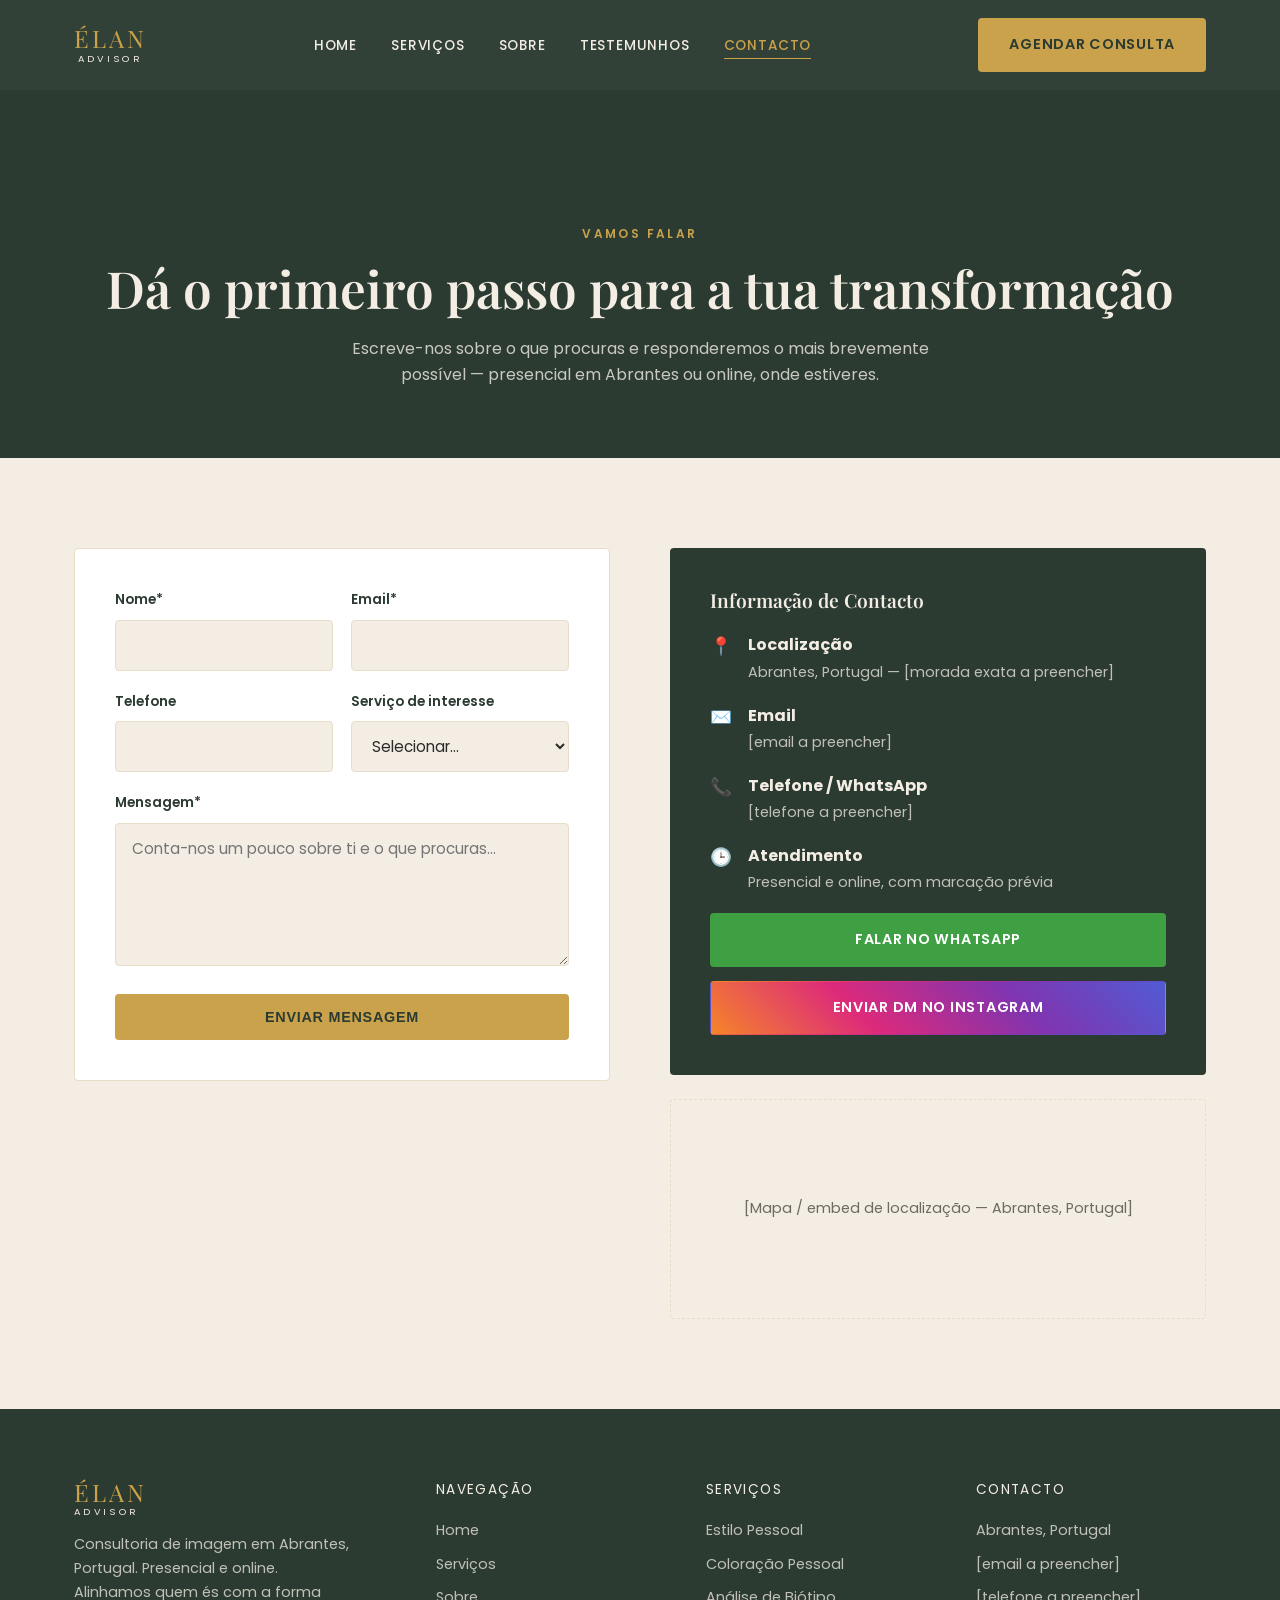
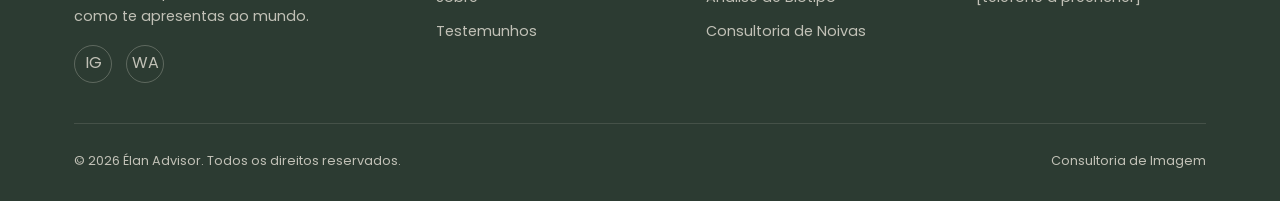
==== contacto.html @ 3989d40a "Add files via upload" ====
<!DOCTYPE html>
<html lang="pt">
<head>
  <meta charset="UTF-8">
  <meta name="viewport" content="width=device-width, initial-scale=1.0">
  <title>Contacto | Élan Advisor</title>
  <meta name="description" content="Contacta a Élan Advisor para agendar a tua consultoria de imagem. Presencial em Abrantes ou online, por formulário, WhatsApp ou Instagram.">
  <link rel="preconnect" href="https://fonts.googleapis.com">
  <link href="https://fonts.googleapis.com/css2?family=Playfair+Display:wght@500;600;700&family=Poppins:wght@300;400;500;600;700&display=swap" rel="stylesheet">
  <link rel="stylesheet" href="css/style.css">
</head>
<body>

  <header class="site-header">
    <div class="container header-inner">
      <a href="index.html" class="logo">
        <span class="logo-main">ÉLAN</span>
        <span class="logo-sub">Advisor</span>
      </a>

      <nav>
        <ul class="nav-list" id="navList">
          <li><a href="index.html">Home</a></li>
          <li><a href="servicos.html">Serviços</a></li>
          <li><a href="sobre.html">Sobre</a></li>
          <li><a href="testemunhos.html">Testemunhos</a></li>
          <li><a href="contacto.html" class="active">Contacto</a></li>
        </ul>
      </nav>

      <a href="#formulario" class="btn btn-primary nav-cta">Agendar Consulta</a>

      <button class="nav-toggle" id="navToggle" aria-label="Abrir menu">
        <span></span><span></span><span></span>
      </button>
    </div>
  </header>

  <main>

    <section class="page-hero">
      <div class="container">
        <span class="section-label">Vamos Falar</span>
        <h1>Dá o primeiro passo para a tua transformação</h1>
        <p>Escreve-nos sobre o que procuras e responderemos o mais brevemente possível — presencial em Abrantes ou online, onde estiveres.</p>
      </div>
    </section>

    <section class="section-cream" id="formulario">
      <div class="container">
        <div class="contact-layout">

          <div>
            <div class="form-success" id="formSuccess">
              Obrigado pela tua mensagem! Entraremos em contacto brevemente. 💛
            </div>

            <form
              name="contact"
              method="POST"
              data-netlify="true"
              netlify-honeypot="bot-field"
              class="contact-form reveal"
              id="contactForm"
              action="/contacto.html?success=true"
            >
              <input type="hidden" name="form-name" value="contact">
              <p style="display:none;">
                <label>Não preencher se és humana: <input name="bot-field"></label>
              </p>

              <div class="form-row">
                <div class="form-group" id="group-nome">
                  <label for="nome">Nome*</label>
                  <input type="text" id="nome" name="nome" required>
                  <span class="form-error-text">Por favor indica o teu nome.</span>
                </div>
                <div class="form-group" id="group-email">
                  <label for="email">Email*</label>
                  <input type="email" id="email" name="email" required>
                  <span class="form-error-text">Por favor indica um email válido.</span>
                </div>
              </div>

              <div class="form-row">
                <div class="form-group" id="group-telefone">
                  <label for="telefone">Telefone</label>
                  <input type="tel" id="telefone" name="telefone">
                </div>
                <div class="form-group" id="group-servico">
                  <label for="servico">Serviço de interesse</label>
                  <select id="servico" name="servico">
                    <option value="">Selecionar...</option>
                    <option value="Estilo Pessoal">Estilo Pessoal</option>
                    <option value="Coloração Pessoal">Coloração Pessoal</option>
                    <option value="Análise de Biótipo">Análise de Biótipo</option>
                    <option value="Guarda-Roupa / Personal Shopper">Guarda-Roupa / Personal Shopper</option>
                    <option value="Consultoria de Noivas">Consultoria de Noivas</option>
                    <option value="Imagem Corporativa">Imagem Corporativa</option>
                    <option value="Mala de Viagem">Mala de Viagem</option>
                    <option value="Ainda não sei">Ainda não sei</option>
                  </select>
                </div>
              </div>

              <div class="form-group" id="group-mensagem">
                <label for="mensagem">Mensagem*</label>
                <textarea id="mensagem" name="mensagem" rows="5" required placeholder="Conta-nos um pouco sobre ti e o que procuras..."></textarea>
                <span class="form-error-text">Por favor escreve a tua mensagem.</span>
              </div>

              <button type="submit" class="btn btn-primary btn-block">Enviar Mensagem</button>
            </form>
          </div>

          <div>
            <div class="contact-info-card reveal">
              <h3>Informação de Contacto</h3>
              <div class="contact-info-row">
                <span class="icon">📍</span>
                <div>
                  <strong>Localização</strong>
                  <p>Abrantes, Portugal — [morada exata a preencher]</p>
                </div>
              </div>
              <div class="contact-info-row">
                <span class="icon">✉️</span>
                <div>
                  <strong>Email</strong>
                  <p>[email a preencher]</p>
                </div>
              </div>
              <div class="contact-info-row">
                <span class="icon">📞</span>
                <div>
                  <strong>Telefone / WhatsApp</strong>
                  <p>[telefone a preencher]</p>
                </div>
              </div>
              <div class="contact-info-row">
                <span class="icon">🕒</span>
                <div>
                  <strong>Atendimento</strong>
                  <p>Presencial e online, com marcação prévia</p>
                </div>
              </div>

              <div class="contact-quick-actions">
                <a href="https://wa.me/351000000000" target="_blank" rel="noopener" class="btn btn-whatsapp btn-block">Falar no WhatsApp</a>
                <a href="https://www.instagram.com/elan_imagem/" target="_blank" rel="noopener" class="btn btn-instagram btn-block">Enviar DM no Instagram</a>
              </div>
            </div>

            <div class="map-placeholder reveal">
              <span style="color: var(--color-text-muted); font-size: 0.9rem;">[Mapa / embed de localização — Abrantes, Portugal]</span>
            </div>
          </div>

        </div>
      </div>
    </section>

  </main>

  <footer class="site-footer">
    <div class="container">
      <div class="footer-grid">
        <div class="footer-brand">
          <a href="index.html" class="logo" style="text-align:left;">
            <span class="logo-main">ÉLAN</span>
            <span class="logo-sub">Advisor</span>
          </a>
          <p>Consultoria de imagem em Abrantes, Portugal. Presencial e online. Alinhamos quem és com a forma como te apresentas ao mundo.</p>
          <div class="footer-social">
            <a href="https://www.instagram.com/elan_imagem/" target="_blank" rel="noopener" aria-label="Instagram">IG</a>
            <a href="https://wa.me/351000000000" target="_blank" rel="noopener" aria-label="WhatsApp">WA</a>
          </div>
        </div>
        <div>
          <div class="footer-heading">Navegação</div>
          <ul class="footer-links">
            <li><a href="index.html">Home</a></li>
            <li><a href="servicos.html">Serviços</a></li>
            <li><a href="sobre.html">Sobre</a></li>
            <li><a href="testemunhos.html">Testemunhos</a></li>
          </ul>
        </div>
        <div>
          <div class="footer-heading">Serviços</div>
          <ul class="footer-links">
            <li><a href="servicos.html#estilo">Estilo Pessoal</a></li>
            <li><a href="servicos.html#coloracao">Coloração Pessoal</a></li>
            <li><a href="servicos.html#biotipo">Análise de Biótipo</a></li>
            <li><a href="servicos.html#noivas">Consultoria de Noivas</a></li>
          </ul>
        </div>
        <div>
          <div class="footer-heading">Contacto</div>
          <ul class="footer-links">
            <li>Abrantes, Portugal</li>
            <li>[email a preencher]</li>
            <li>[telefone a preencher]</li>
          </ul>
        </div>
      </div>
      <div class="footer-bottom">
        <span>© 2026 Élan Advisor. Todos os direitos reservados.</span>
        <span>Consultoria de Imagem</span>
      </div>
    </div>
  </footer>

  <script src="js/main.js"></script>
</body>
</html>
---- css/style.css ----
/* ==========================================================================
   Élan Advisor — Consultoria de Imagem
   Folha de estilos partilhada
   ========================================================================== */

:root {
  --color-dark-green: #2c3b32;
  --color-dark-green-light: #3c4f43;
  --color-gold: #c9a24b;
  --color-gold-light: #dcc27f;
  --color-cream: #f3ede3;
  --color-cream-dark: #e8ddc9;
  --color-white: #ffffff;
  --color-text: #2a2a28;
  --color-text-muted: #6b6b64;

  --font-serif: "Playfair Display", "Georgia", serif;
  --font-sans: "Poppins", "Segoe UI", Arial, sans-serif;

  --max-width: 1180px;
  --radius: 4px;
  --transition: 0.3s ease;
}

* {
  margin: 0;
  padding: 0;
  box-sizing: border-box;
}

html {
  scroll-behavior: smooth;
}

body {
  font-family: var(--font-sans);
  color: var(--color-text);
  background-color: var(--color-white);
  line-height: 1.65;
  overflow-x: hidden;
}

img {
  max-width: 100%;
  display: block;
}

a {
  text-decoration: none;
  color: inherit;
}

ul {
  list-style: none;
}

.container {
  max-width: var(--max-width);
  margin: 0 auto;
  padding: 0 24px;
}

h1, h2, h3, h4 {
  font-family: var(--font-serif);
  font-weight: 600;
  line-height: 1.25;
}

.section-label {
  display: inline-block;
  font-family: var(--font-sans);
  font-size: 0.75rem;
  letter-spacing: 0.2em;
  text-transform: uppercase;
  color: var(--color-gold);
  margin-bottom: 12px;
  font-weight: 600;
}

.section-title {
  font-size: clamp(1.8rem, 3vw, 2.6rem);
  margin-bottom: 18px;
  color: var(--color-dark-green);
}

.section-title.on-dark {
  color: var(--color-cream);
}

.section-subtitle {
  max-width: 640px;
  color: var(--color-text-muted);
  font-size: 1.05rem;
  margin-bottom: 40px;
}

.section-subtitle.on-dark {
  color: rgba(243, 237, 227, 0.8);
}

/* ---------- Buttons ---------- */
.btn {
  display: inline-flex;
  align-items: center;
  justify-content: center;
  gap: 8px;
  padding: 14px 30px;
  border-radius: var(--radius);
  font-size: 0.9rem;
  font-weight: 600;
  letter-spacing: 0.05em;
  text-transform: uppercase;
  cursor: pointer;
  border: 1px solid transparent;
  transition: all var(--transition);
}

.btn-primary {
  background-color: var(--color-gold);
  color: var(--color-dark-green);
}

.btn-primary:hover {
  background-color: var(--color-gold-light);
  transform: translateY(-2px);
}

.btn-outline {
  background-color: transparent;
  border-color: var(--color-gold);
  color: var(--color-gold);
}

.btn-outline:hover {
  background-color: var(--color-gold);
  color: var(--color-dark-green);
}

.btn-outline.on-light {
  border-color: var(--color-dark-green);
  color: var(--color-dark-green);
}

.btn-outline.on-light:hover {
  background-color: var(--color-dark-green);
  color: var(--color-cream);
}

.btn-whatsapp {
  background-color: #3fa043;
  color: #fff;
}

.btn-whatsapp:hover {
  background-color: #349238;
  transform: translateY(-2px);
}

.btn-instagram {
  background: linear-gradient(45deg, #f58529, #dd2a7b, #8134af, #515bd4);
  color: #fff;
}

.btn-instagram:hover {
  opacity: 0.9;
  transform: translateY(-2px);
}

.btn-block {
  width: 100%;
}

/* ---------- Header ---------- */
.site-header {
  position: sticky;
  top: 0;
  z-index: 1000;
  background-color: rgba(44, 59, 50, 0.97);
  backdrop-filter: blur(6px);
}

.header-inner {
  display: flex;
  align-items: center;
  justify-content: space-between;
  padding: 18px 24px;
}

.logo {
  font-family: var(--font-serif);
  color: var(--color-cream);
  text-align: center;
  line-height: 1.1;
}

.logo-main {
  display: block;
  font-size: 1.5rem;
  letter-spacing: 0.12em;
  color: var(--color-gold);
}

.logo-sub {
  display: block;
  font-family: var(--font-sans);
  font-size: 0.6rem;
  letter-spacing: 0.35em;
  text-transform: uppercase;
  color: var(--color-cream);
  margin-top: 2px;
}

.nav-list {
  display: flex;
  gap: 34px;
}

.nav-list a {
  color: var(--color-cream);
  font-size: 0.85rem;
  letter-spacing: 0.06em;
  text-transform: uppercase;
  font-weight: 500;
  position: relative;
  padding-bottom: 4px;
  transition: color var(--transition);
}

.nav-list a::after {
  content: "";
  position: absolute;
  left: 0;
  bottom: 0;
  height: 1px;
  width: 0;
  background-color: var(--color-gold);
  transition: width var(--transition);
}

.nav-list a:hover,
.nav-list a.active {
  color: var(--color-gold);
}

.nav-list a:hover::after,
.nav-list a.active::after {
  width: 100%;
}

.nav-cta {
  display: none;
}

.nav-toggle {
  display: none;
  flex-direction: column;
  gap: 5px;
  background: none;
  border: none;
  cursor: pointer;
  padding: 6px;
}

.nav-toggle span {
  width: 26px;
  height: 2px;
  background-color: var(--color-cream);
  transition: all var(--transition);
}

@media (min-width: 861px) {
  .nav-cta {
    display: inline-flex;
  }
}

@media (max-width: 860px) {
  .nav-toggle {
    display: flex;
  }

  .nav-list {
    position: fixed;
    top: 0;
    right: 0;
    height: 100vh;
    width: min(320px, 80vw);
    background-color: var(--color-dark-green);
    flex-direction: column;
    align-items: flex-start;
    padding: 100px 34px;
    gap: 24px;
    transform: translateX(100%);
    transition: transform var(--transition);
    box-shadow: -4px 0 24px rgba(0, 0, 0, 0.3);
  }

  .nav-list.open {
    transform: translateX(0);
  }

  .nav-toggle.open span:nth-child(1) {
    transform: translateY(7px) rotate(45deg);
  }

  .nav-toggle.open span:nth-child(2) {
    opacity: 0;
  }

  .nav-toggle.open span:nth-child(3) {
    transform: translateY(-7px) rotate(-45deg);
  }
}

/* ---------- Hero ---------- */
.hero {
  position: relative;
  min-height: 88vh;
  display: flex;
  align-items: center;
  color: var(--color-cream);
  background-color: var(--color-dark-green);
  overflow: hidden;
}

.hero-bg {
  position: absolute;
  inset: 0;
  width: 100%;
  height: 100%;
  object-fit: cover;
  opacity: 0.45;
}

.hero-overlay {
  position: absolute;
  inset: 0;
  background: linear-gradient(180deg, rgba(44, 59, 50, 0.55) 0%, rgba(44, 59, 50, 0.92) 100%);
}

.hero-content {
  position: relative;
  z-index: 2;
  max-width: 720px;
  padding: 140px 24px 100px;
  margin: 0 auto;
  text-align: center;
}

.hero-eyebrow {
  font-size: 0.8rem;
  letter-spacing: 0.3em;
  text-transform: uppercase;
  color: var(--color-gold);
  margin-bottom: 20px;
  display: block;
}

.hero-title {
  font-size: clamp(2.4rem, 5vw, 3.8rem);
  color: var(--color-cream);
  margin-bottom: 22px;
}

.hero-title em {
  color: var(--color-gold);
  font-style: normal;
}

.hero-text {
  font-size: 1.1rem;
  color: rgba(243, 237, 227, 0.85);
  margin-bottom: 36px;
}

.hero-actions {
  display: flex;
  gap: 18px;
  justify-content: center;
  flex-wrap: wrap;
}

/* Simple page hero (non-home pages) */
.page-hero {
  background-color: var(--color-dark-green);
  color: var(--color-cream);
  padding: 130px 24px 70px;
  text-align: center;
}

.page-hero .section-label {
  color: var(--color-gold);
}

.page-hero h1 {
  font-size: clamp(2.2rem, 4vw, 3.2rem);
  color: var(--color-cream);
  margin-bottom: 16px;
}

.page-hero p {
  max-width: 620px;
  margin: 0 auto;
  color: rgba(243, 237, 227, 0.8);
}

/* ---------- Generic sections ---------- */
section {
  padding: 90px 0;
}

.section-cream {
  background-color: var(--color-cream);
}

.section-dark {
  background-color: var(--color-dark-green);
}

.section-header {
  text-align: center;
  max-width: 720px;
  margin: 0 auto 50px;
}

.section-header .section-subtitle {
  margin: 0 auto;
}

/* ---------- Pillars / service grid ---------- */
.pillars-grid {
  display: grid;
  grid-template-columns: repeat(4, 1fr);
  gap: 28px;
}

.pillar-card {
  background-color: var(--color-white);
  border: 1px solid var(--color-cream-dark);
  border-radius: var(--radius);
  padding: 40px 28px;
  text-align: center;
  transition: transform var(--transition), box-shadow var(--transition);
}

.pillar-card:hover {
  transform: translateY(-6px);
  box-shadow: 0 18px 40px rgba(44, 59, 50, 0.12);
}

.pillar-icon {
  font-size: 2.2rem;
  margin-bottom: 18px;
  display: block;
}

.pillar-card h3 {
  font-size: 1.15rem;
  color: var(--color-dark-green);
  margin-bottom: 12px;
}

.pillar-card p {
  color: var(--color-text-muted);
  font-size: 0.95rem;
}

@media (max-width: 980px) {
  .pillars-grid {
    grid-template-columns: repeat(2, 1fr);
  }
}

@media (max-width: 560px) {
  .pillars-grid {
    grid-template-columns: 1fr;
  }
}

/* ---------- Split / feature sections ---------- */
.split {
  display: grid;
  grid-template-columns: 1fr 1fr;
  gap: 60px;
  align-items: center;
}

.split-reverse .split-media {
  order: 2;
}

.split-media img {
  border-radius: var(--radius);
  width: 100%;
  height: 100%;
  object-fit: cover;
  min-height: 360px;
}

.split-text ul {
  margin: 20px 0 30px;
}

.split-text ul li {
  padding-left: 28px;
  position: relative;
  margin-bottom: 12px;
  color: var(--color-text-muted);
}

.split-text ul li::before {
  content: "✦";
  position: absolute;
  left: 0;
  color: var(--color-gold);
}

@media (max-width: 860px) {
  .split,
  .split-reverse {
    grid-template-columns: 1fr;
  }

  .split-reverse .split-media {
    order: 0;
  }
}

/* ---------- Service detail cards ---------- */
.services-list {
  display: grid;
  gap: 40px;
}

.service-detail {
  display: grid;
  grid-template-columns: 320px 1fr;
  gap: 40px;
  background-color: var(--color-white);
  border: 1px solid var(--color-cream-dark);
  border-radius: var(--radius);
  overflow: hidden;
}

.service-detail-media {
  min-height: 260px;
}

.service-detail-media img {
  width: 100%;
  height: 100%;
  object-fit: cover;
}

.service-detail-body {
  padding: 36px 36px 36px 0;
  display: flex;
  flex-direction: column;
  justify-content: center;
}

.service-detail-body .tag {
  display: inline-block;
  font-size: 0.7rem;
  letter-spacing: 0.15em;
  text-transform: uppercase;
  color: var(--color-gold);
  background-color: rgba(201, 162, 75, 0.12);
  padding: 5px 12px;
  border-radius: 20px;
  margin-bottom: 14px;
  width: fit-content;
}

.service-detail-body h3 {
  color: var(--color-dark-green);
  font-size: 1.4rem;
  margin-bottom: 12px;
}

.service-detail-body p {
  color: var(--color-text-muted);
  margin-bottom: 14px;
}

.service-detail:nth-child(even) {
  grid-template-columns: 1fr 320px;
}

.service-detail:nth-child(even) .service-detail-media {
  order: 2;
}

.service-detail:nth-child(even) .service-detail-body {
  padding: 36px 0 36px 36px;
}

@media (max-width: 860px) {
  .service-detail,
  .service-detail:nth-child(even) {
    grid-template-columns: 1fr;
  }

  .service-detail-media,
  .service-detail:nth-child(even) .service-detail-media {
    order: 0;
  }

  .service-detail-body,
  .service-detail:nth-child(even) .service-detail-body {
    padding: 30px;
  }
}

/* Chips (styles / body types) */
.chips-grid {
  display: grid;
  grid-template-columns: repeat(auto-fit, minmax(180px, 1fr));
  gap: 16px;
  margin-top: 30px;
}

.chip {
  background-color: var(--color-cream);
  border: 1px solid var(--color-cream-dark);
  border-radius: var(--radius);
  padding: 18px 20px;
  font-weight: 600;
  color: var(--color-dark-green);
  font-size: 0.95rem;
}

.chip span {
  display: block;
  font-family: var(--font-sans);
  font-weight: 400;
  font-size: 0.8rem;
  color: var(--color-text-muted);
  margin-top: 4px;
}

/* ---------- Bridal / highlight banner ---------- */
.highlight-banner {
  background-color: var(--color-dark-green);
  color: var(--color-cream);
  border-radius: var(--radius);
  padding: 60px;
  display: grid;
  grid-template-columns: 1.1fr 1fr;
  gap: 50px;
  align-items: center;
}

.highlight-banner img {
  border-radius: var(--radius);
  width: 100%;
  height: 100%;
  object-fit: cover;
  min-height: 320px;
}

.highlight-banner .section-label {
  color: var(--color-gold);
}

.highlight-banner h2 {
  color: var(--color-cream);
  margin-bottom: 16px;
}

.highlight-banner p {
  color: rgba(243, 237, 227, 0.82);
  margin-bottom: 24px;
}

.highlight-list {
  margin-bottom: 28px;
}

.highlight-list li {
  padding-left: 24px;
  position: relative;
  margin-bottom: 10px;
  color: rgba(243, 237, 227, 0.85);
}

.highlight-list li::before {
  content: "—";
  position: absolute;
  left: 0;
  color: var(--color-gold);
}

@media (max-width: 860px) {
  .highlight-banner {
    grid-template-columns: 1fr;
    padding: 36px 26px;
  }
}

/* ---------- Testimonials ---------- */
.testimonial-grid {
  display: grid;
  grid-template-columns: repeat(3, 1fr);
  gap: 28px;
}

.testimonial-card {
  background-color: var(--color-white);
  border: 1px solid var(--color-cream-dark);
  border-radius: var(--radius);
  padding: 32px 28px;
  display: flex;
  flex-direction: column;
  gap: 16px;
}

.testimonial-quote {
  color: var(--color-text-muted);
  font-style: italic;
  flex-grow: 1;
}

.testimonial-quote::before {
  content: "“";
  color: var(--color-gold);
  font-family: var(--font-serif);
  font-size: 1.6rem;
  margin-right: 2px;
}

.testimonial-author {
  display: flex;
  align-items: center;
  gap: 12px;
}

.testimonial-avatar {
  width: 42px;
  height: 42px;
  border-radius: 50%;
  background-color: var(--color-cream);
  display: flex;
  align-items: center;
  justify-content: center;
  color: var(--color-dark-green);
  font-family: var(--font-serif);
  font-weight: 700;
}

.testimonial-name {
  font-weight: 600;
  color: var(--color-dark-green);
  font-size: 0.9rem;
}

.testimonial-role {
  font-size: 0.8rem;
  color: var(--color-text-muted);
}

@media (max-width: 980px) {
  .testimonial-grid {
    grid-template-columns: repeat(2, 1fr);
  }
}

@media (max-width: 640px) {
  .testimonial-grid {
    grid-template-columns: 1fr;
  }
}

/* ---------- Case studies (before/after) ---------- */
.case-study {
  display: grid;
  grid-template-columns: 1fr 1fr;
  gap: 50px;
  align-items: center;
  padding: 60px 0;
  border-bottom: 1px solid var(--color-cream-dark);
}

.case-study:last-child {
  border-bottom: none;
}

.case-study:nth-child(even) .case-media {
  order: 2;
}

.case-media {
  display: grid;
  grid-template-columns: 1fr 1fr;
  gap: 14px;
}

.case-media img {
  border-radius: var(--radius);
  height: 320px;
  object-fit: cover;
}

.case-media figcaption {
  text-align: center;
  font-size: 0.75rem;
  letter-spacing: 0.1em;
  text-transform: uppercase;
  color: var(--color-text-muted);
  margin-top: 8px;
}

.case-text .section-label {
  color: var(--color-gold);
}

.case-text h3 {
  color: var(--color-dark-green);
  font-size: 1.6rem;
  margin-bottom: 16px;
}

.case-text p {
  color: var(--color-text-muted);
  margin-bottom: 14px;
}

@media (max-width: 860px) {
  .case-study,
  .case-study:nth-child(even) {
    grid-template-columns: 1fr;
  }

  .case-study:nth-child(even) .case-media {
    order: 0;
  }
}

/* ---------- CTA band ---------- */
.cta-band {
  background-color: var(--color-gold);
  color: var(--color-dark-green);
  text-align: center;
  padding: 70px 24px;
}

.cta-band h2 {
  color: var(--color-dark-green);
  margin-bottom: 18px;
}

.cta-band p {
  max-width: 560px;
  margin: 0 auto 30px;
  color: rgba(44, 59, 50, 0.85);
}

.cta-actions {
  display: flex;
  gap: 18px;
  justify-content: center;
  flex-wrap: wrap;
}

/* ---------- Contact page ---------- */
.contact-layout {
  display: grid;
  grid-template-columns: 1fr 1fr;
  gap: 60px;
}

.contact-form {
  background-color: var(--color-white);
  border: 1px solid var(--color-cream-dark);
  border-radius: var(--radius);
  padding: 40px;
}

.form-row {
  display: grid;
  grid-template-columns: 1fr 1fr;
  gap: 18px;
}

.form-group {
  margin-bottom: 20px;
}

.form-group label {
  display: block;
  font-size: 0.85rem;
  font-weight: 600;
  color: var(--color-dark-green);
  margin-bottom: 8px;
}

.form-group input,
.form-group select,
.form-group textarea {
  width: 100%;
  padding: 13px 16px;
  border: 1px solid var(--color-cream-dark);
  border-radius: var(--radius);
  font-family: var(--font-sans);
  font-size: 0.95rem;
  background-color: var(--color-cream);
  color: var(--color-text);
  transition: border-color var(--transition);
}

.form-group input:focus,
.form-group select:focus,
.form-group textarea:focus {
  outline: none;
  border-color: var(--color-gold);
}

.form-group.has-error input,
.form-group.has-error textarea,
.form-group.has-error select {
  border-color: #c0392b;
}

.form-error-text {
  display: none;
  color: #c0392b;
  font-size: 0.78rem;
  margin-top: 6px;
}

.form-group.has-error .form-error-text {
  display: block;
}

.form-success {
  display: none;
  background-color: rgba(63, 160, 67, 0.12);
  border: 1px solid #3fa043;
  color: #2c6b2f;
  padding: 16px 20px;
  border-radius: var(--radius);
  margin-bottom: 20px;
  font-size: 0.9rem;
}

.form-success.visible {
  display: block;
}

.contact-info-card {
  background-color: var(--color-dark-green);
  color: var(--color-cream);
  border-radius: var(--radius);
  padding: 40px;
  margin-bottom: 24px;
}

.contact-info-card h3 {
  color: var(--color-cream);
  margin-bottom: 20px;
  font-size: 1.2rem;
}

.contact-info-row {
  display: flex;
  gap: 14px;
  margin-bottom: 18px;
  align-items: flex-start;
}

.contact-info-row .icon {
  color: var(--color-gold);
  font-size: 1.1rem;
  width: 24px;
}

.contact-info-row div p {
  color: rgba(243, 237, 227, 0.75);
  font-size: 0.9rem;
  margin-top: 2px;
}

.contact-quick-actions {
  display: flex;
  flex-direction: column;
  gap: 14px;
}

.map-placeholder {
  border-radius: var(--radius);
  overflow: hidden;
  min-height: 220px;
  background-color: var(--color-cream);
  display: flex;
  align-items: center;
  justify-content: center;
  border: 1px dashed var(--color-cream-dark);
}

@media (max-width: 860px) {
  .contact-layout {
    grid-template-columns: 1fr;
  }

  .form-row {
    grid-template-columns: 1fr;
  }
}

/* ---------- Footer ---------- */
.site-footer {
  background-color: var(--color-dark-green);
  color: rgba(243, 237, 227, 0.75);
  padding: 70px 0 30px;
}

.footer-grid {
  display: grid;
  grid-template-columns: 1.4fr 1fr 1fr 1fr;
  gap: 40px;
  padding-bottom: 40px;
  border-bottom: 1px solid rgba(243, 237, 227, 0.12);
}

.footer-brand .logo-main {
  color: var(--color-gold);
}

.footer-brand p {
  margin-top: 16px;
  font-size: 0.9rem;
  max-width: 280px;
}

.footer-heading {
  color: var(--color-cream);
  font-size: 0.85rem;
  letter-spacing: 0.1em;
  text-transform: uppercase;
  margin-bottom: 18px;
}

.footer-links li {
  margin-bottom: 10px;
  font-size: 0.9rem;
}

.footer-links a:hover {
  color: var(--color-gold);
}

.footer-social {
  display: flex;
  gap: 14px;
  margin-top: 16px;
}

.footer-social a {
  width: 38px;
  height: 38px;
  border: 1px solid rgba(243, 237, 227, 0.25);
  border-radius: 50%;
  display: flex;
  align-items: center;
  justify-content: center;
  transition: all var(--transition);
}

.footer-social a:hover {
  background-color: var(--color-gold);
  border-color: var(--color-gold);
  color: var(--color-dark-green);
}

.footer-bottom {
  padding-top: 26px;
  display: flex;
  justify-content: space-between;
  flex-wrap: wrap;
  gap: 10px;
  font-size: 0.8rem;
}

@media (max-width: 860px) {
  .footer-grid {
    grid-template-columns: 1fr 1fr;
  }
}

@media (max-width: 560px) {
  .footer-grid {
    grid-template-columns: 1fr;
  }
}

/* ---------- Reveal animation ---------- */
.reveal {
  opacity: 0;
  transform: translateY(24px);
  transition: opacity 0.7s ease, transform 0.7s ease;
}

.reveal.is-visible {
  opacity: 1;
  transform: translateY(0);
}

/* ---------- Placeholder note badge (dev only) ---------- */
.placeholder-note {
  font-size: 0.7rem;
  color: var(--color-text-muted);
  text-align: center;
  margin-top: 6px;
  opacity: 0.6;
}
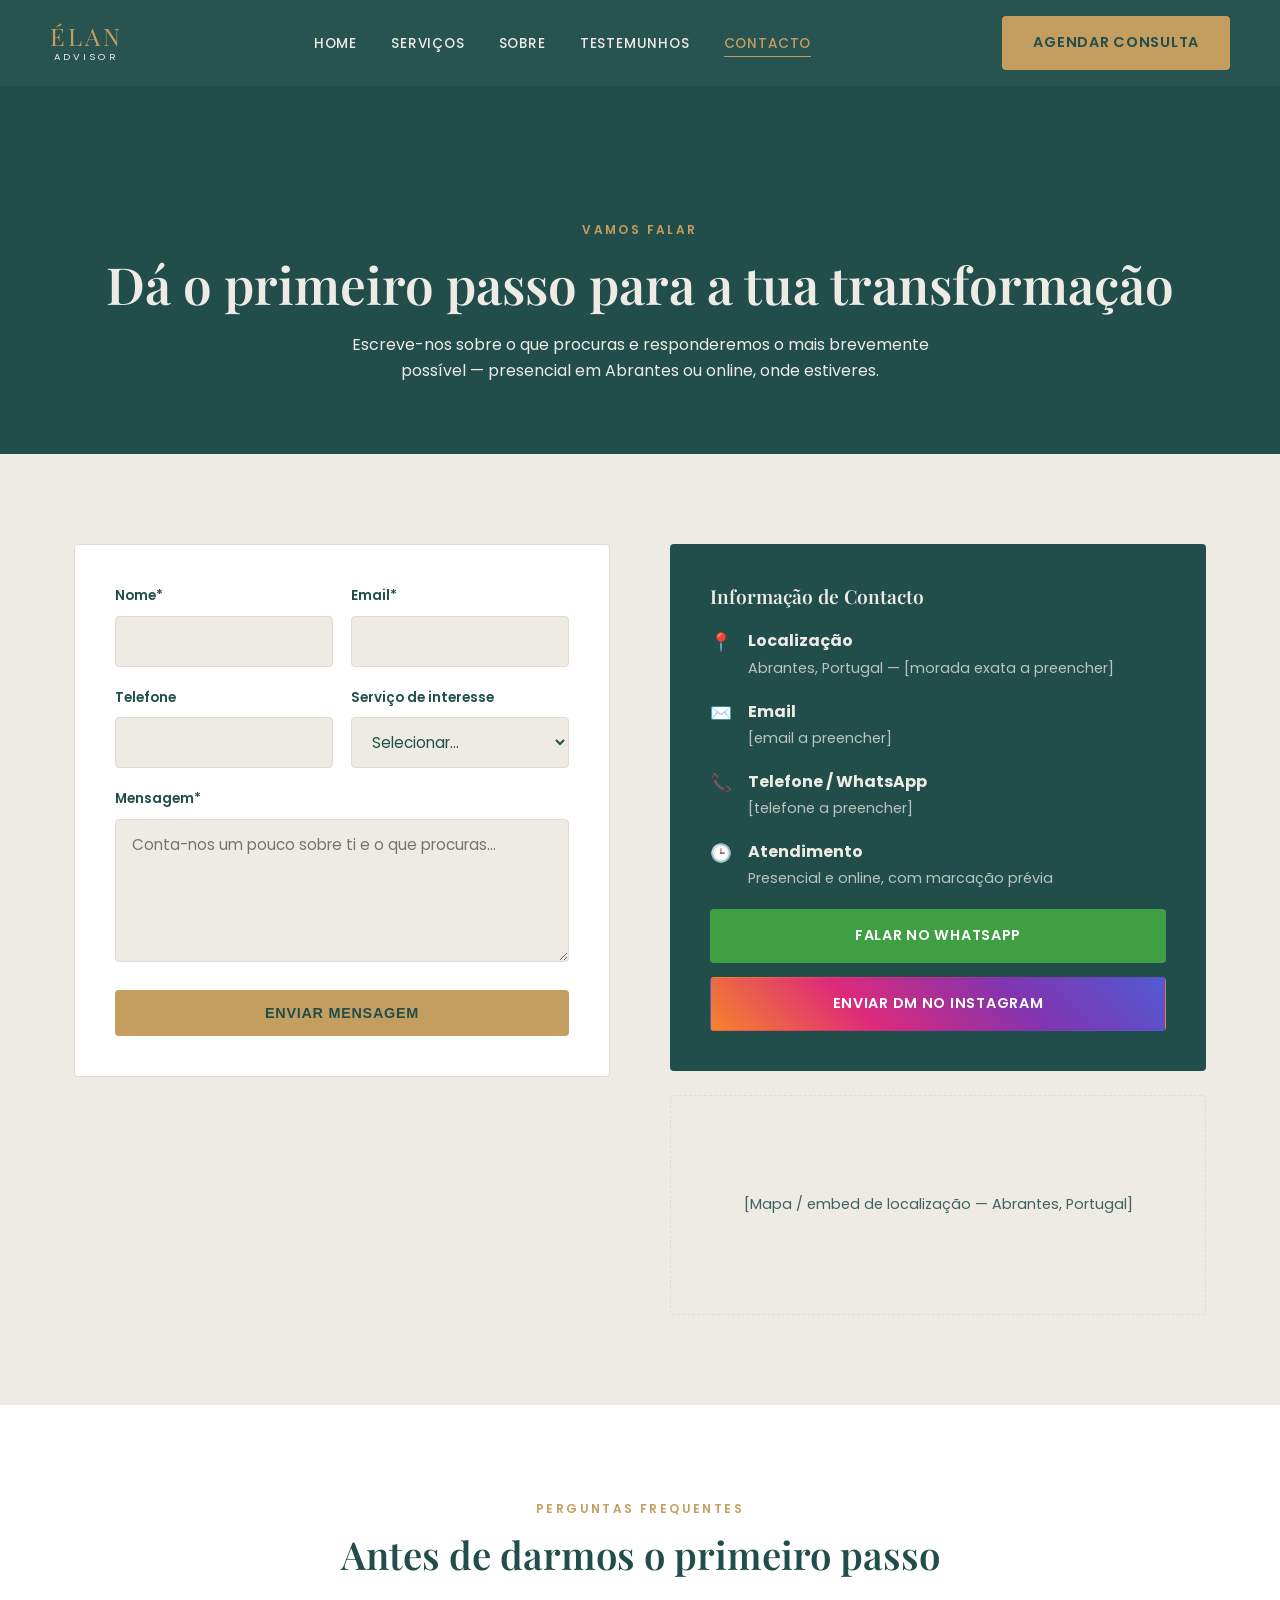
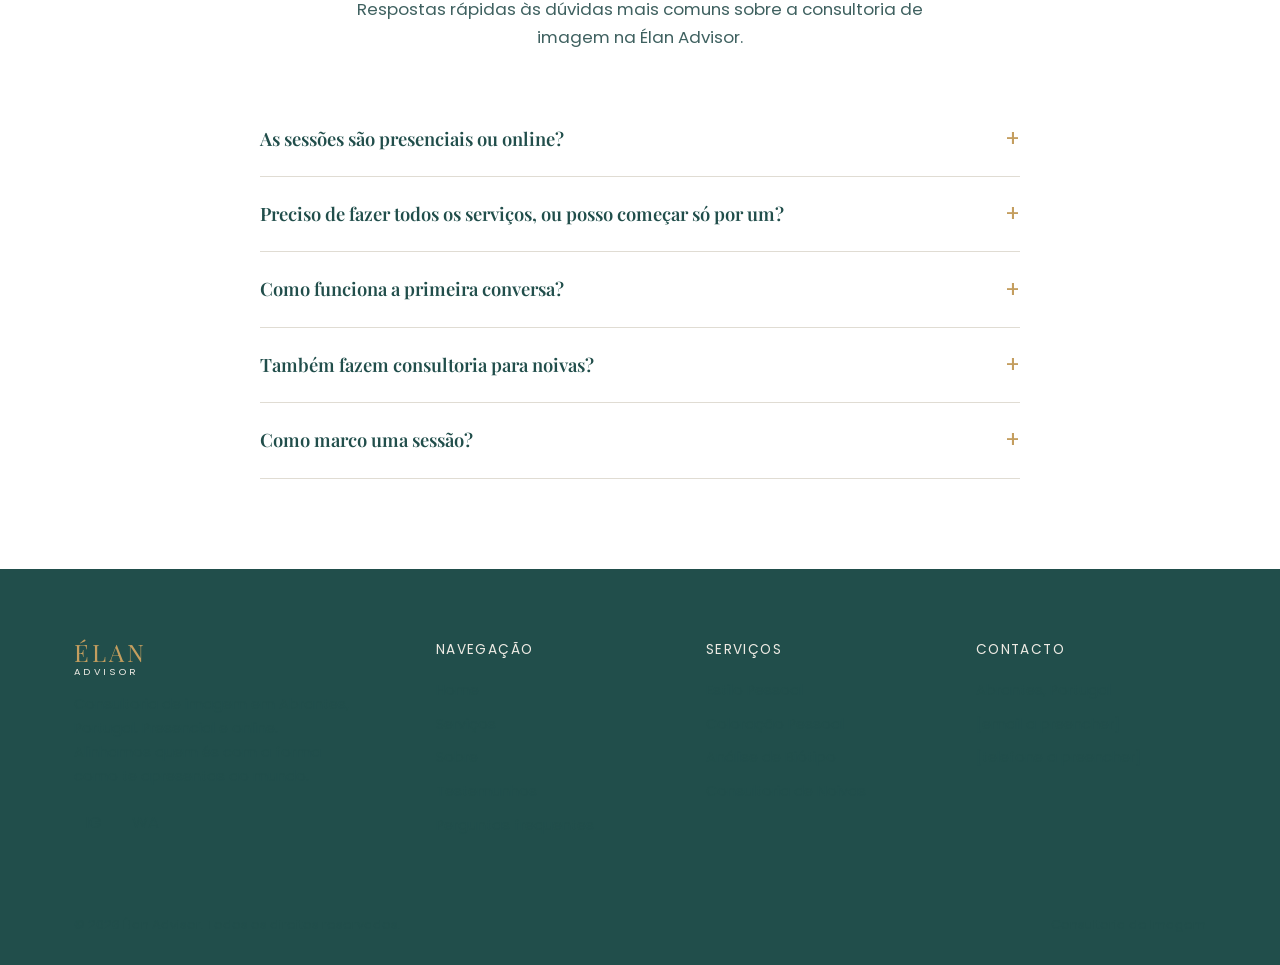
==== commit fc4984cf: "404 faq icone sticky  mobile" ====
--- a/contacto.html
+++ b/contacto.html
@@ -7,6 +7,8 @@
   <meta name="description" content="Contacta a Élan Advisor para agendar a tua consultoria de imagem. Presencial em Abrantes ou online, por formulário, WhatsApp ou Instagram.">
   <link rel="preconnect" href="https://fonts.googleapis.com">
   <link href="https://fonts.googleapis.com/css2?family=Playfair+Display:wght@500;600;700&family=Poppins:wght@300;400;500;600;700&display=swap" rel="stylesheet">
+  <link rel="icon" href="images/icon.jpg" type="image/jpeg">
+  <link rel="apple-touch-icon" href="images/icon.jpg">
   <link rel="stylesheet" href="css/style.css">
 </head>
 <body>
@@ -160,6 +162,48 @@
       </div>
     </section>
 
+    <section id="faq">
+      <div class="container">
+        <div class="section-header reveal">
+          <span class="section-label">Perguntas Frequentes</span>
+          <h2 class="section-title">Antes de darmos o primeiro passo</h2>
+          <p class="section-subtitle">Respostas rápidas às dúvidas mais comuns sobre a consultoria de imagem na Élan Advisor.</p>
+        </div>
+        <div class="faq-list reveal">
+          <details class="faq-item">
+            <summary>As sessões são presenciais ou online?</summary>
+            <div class="faq-answer">
+              <p>Trabalhamos presencialmente em Abrantes e também online, com o mesmo cuidado e atenção ao detalhe. Se estás noutro ponto do país — ou fora —, a consultoria chega-te na mesma.</p>
+            </div>
+          </details>
+          <details class="faq-item">
+            <summary>Preciso de fazer todos os serviços, ou posso começar só por um?</summary>
+            <div class="faq-answer">
+              <p>Cada serviço pode ser feito de forma isolada ou combinado num processo completo. Montamos o plano à tua medida — objetivos, orçamento e rotina — para começares exatamente onde faz mais sentido.</p>
+            </div>
+          </details>
+          <details class="faq-item">
+            <summary>Como funciona a primeira conversa?</summary>
+            <div class="faq-answer">
+              <p>Escreve-nos pelo formulário, WhatsApp ou Instagram e conta-nos o que procuras. A consultoria começa sempre por te conhecer: a tua essência, o teu dia-a-dia e a mensagem que queres transmitir — só depois falamos em roupa, cor ou compras.</p>
+            </div>
+          </details>
+          <details class="faq-item">
+            <summary>Também fazem consultoria para noivas?</summary>
+            <div class="faq-answer">
+              <p>Sim. O pack de noivas contempla estilo pessoal, análise de biótipo e rosto, coloração pessoal e acompanhamento nas escolhas até ao dia do casamento — incluindo a mala de viagem para a lua de mel. A imagem da noiva não é só para um dia.</p>
+            </div>
+          </details>
+          <details class="faq-item">
+            <summary>Como marco uma sessão?</summary>
+            <div class="faq-answer">
+              <p>Usa o formulário nesta página, fala connosco no WhatsApp ou envia uma mensagem no Instagram. Indicamos-te os próximos passos e agendamos a sessão presencial em Abrantes ou online, onde estiveres.</p>
+            </div>
+          </details>
+        </div>
+      </div>
+    </section>
+
   </main>
 
   <footer class="site-footer">
@@ -183,6 +227,7 @@
             <li><a href="servicos.html">Serviços</a></li>
             <li><a href="sobre.html">Sobre</a></li>
             <li><a href="testemunhos.html">Testemunhos</a></li>
+            <li><a href="contacto.html#faq">Perguntas frequentes</a></li>
           </ul>
         </div>
         <div>
--- a/css/style.css
+++ b/css/style.css
@@ -4,15 +4,15 @@
    ========================================================================== */
 
 :root {
-  --color-dark-green: #2c3b32;
-  --color-dark-green-light: #3c4f43;
-  --color-gold: #c9a24b;
-  --color-gold-light: #dcc27f;
-  --color-cream: #f3ede3;
-  --color-cream-dark: #e8ddc9;
+  --color-dark-green: #214e4b;
+  --color-dark-green-light: #3f6160;
+  --color-gold: #c49e5f;
+  --color-gold-light: #d4b47a;
+  --color-cream: #eeebe4;
+  --color-cream-dark: #e0dcd3;
   --color-white: #ffffff;
-  --color-text: #2a2a28;
-  --color-text-muted: #6b6b64;
+  --color-text: #214e4b;
+  --color-text-muted: #3f6160;
 
   --font-serif: "Playfair Display", "Georgia", serif;
   --font-sans: "Poppins", "Segoe UI", Arial, sans-serif;
@@ -30,6 +30,7 @@
 
 html {
   scroll-behavior: smooth;
+  -webkit-text-size-adjust: 100%;
 }
 
 body {
@@ -95,7 +96,7 @@
 }
 
 .section-subtitle.on-dark {
-  color: rgba(243, 237, 227, 0.8);
+  color: rgba(238, 235, 228), 0.8);
 }
 
 /* ---------- Buttons ---------- */
@@ -166,6 +167,16 @@
   transform: translateY(-2px);
 }
 
+.btn-facebook {
+  background-color: #1877f2;
+  color: #fff;
+}
+
+.btn-facebook:hover {
+  background-color: #166fe5;
+  transform: translateY(-2px);
+}
+
 .btn-block {
   width: 100%;
 }
@@ -175,7 +186,7 @@
   position: sticky;
   top: 0;
   z-index: 1000;
-  background-color: rgba(44, 59, 50, 0.97);
+  background-color: rgba(33, 78, 75, 0.97);
   backdrop-filter: blur(6px);
 }
 
@@ -183,7 +194,7 @@
   display: flex;
   align-items: center;
   justify-content: space-between;
-  padding: 18px 24px;
+  padding: 16px 0;
 }
 
 .logo {
@@ -251,6 +262,18 @@
   display: none;
 }
 
+.nav-overlay {
+  display: none;
+  position: fixed;
+  inset: 0;
+  background: rgba(0, 0, 0, 0.45);
+  z-index: 998;
+}
+
+.nav-overlay.open {
+  display: block;
+}
+
 .nav-toggle {
   display: none;
   flex-direction: column;
@@ -258,7 +281,13 @@
   background: none;
   border: none;
   cursor: pointer;
-  padding: 6px;
+  padding: 10px;
+  z-index: 1001;
+  position: relative;
+  min-width: 44px;
+  min-height: 44px;
+  align-items: center;
+  justify-content: center;
 }
 
 .nav-toggle span {
@@ -283,16 +312,25 @@
     position: fixed;
     top: 0;
     right: 0;
-    height: 100vh;
-    width: min(320px, 80vw);
+    height: 100dvh;
+    width: min(300px, 86vw);
     background-color: var(--color-dark-green);
     flex-direction: column;
     align-items: flex-start;
-    padding: 100px 34px;
-    gap: 24px;
+    padding: 88px 28px 40px;
+    gap: 8px;
     transform: translateX(100%);
     transition: transform var(--transition);
     box-shadow: -4px 0 24px rgba(0, 0, 0, 0.3);
+    z-index: 999;
+    overflow-y: auto;
+  }
+
+  .nav-list a {
+    display: block;
+    width: 100%;
+    padding: 14px 0;
+    font-size: 1rem;
   }
 
   .nav-list.open {
@@ -335,7 +373,7 @@
 .hero-overlay {
   position: absolute;
   inset: 0;
-  background: linear-gradient(180deg, rgba(44, 59, 50, 0.55) 0%, rgba(44, 59, 50, 0.92) 100%);
+  background: linear-gradient(180deg, rgba(33, 78, 75, 0.55) 0%, rgba(33, 78, 75, 0.92) 100%);
 }
 
 .hero-content {
@@ -369,7 +407,7 @@
 
 .hero-text {
   font-size: 1.1rem;
-  color: rgba(243, 237, 227, 0.85);
+  color: rgba(238, 235, 228), 0.85);
   margin-bottom: 36px;
 }
 
@@ -401,7 +439,7 @@
 .page-hero p {
   max-width: 620px;
   margin: 0 auto;
-  color: rgba(243, 237, 227, 0.8);
+  color: rgba(238, 235, 228), 0.8);
 }
 
 /* ---------- Generic sections ---------- */
@@ -425,6 +463,45 @@
 
 .section-header .section-subtitle {
   margin: 0 auto;
+}
+
+/* ---------- Trust / social proof ---------- */
+.trust-bar {
+  background-color: var(--color-dark-green);
+  padding: 36px 0;
+}
+
+.trust-bar-inner {
+  display: grid;
+  grid-template-columns: repeat(4, 1fr);
+  gap: 24px;
+  text-align: center;
+}
+
+.trust-item strong {
+  display: block;
+  font-family: var(--font-serif);
+  font-size: 1.7rem;
+  color: var(--color-gold);
+  margin-bottom: 6px;
+}
+
+.trust-item span {
+  color: rgba(238, 235, 228, 0.8);
+  font-size: 0.85rem;
+  letter-spacing: 0.04em;
+}
+
+@media (max-width: 860px) {
+  .trust-bar-inner {
+    grid-template-columns: repeat(2, 1fr);
+  }
+}
+
+@media (max-width: 480px) {
+  .trust-bar-inner {
+    grid-template-columns: 1fr;
+  }
 }
 
 /* ---------- Pillars / service grid ---------- */
@@ -445,7 +522,7 @@
 
 .pillar-card:hover {
   transform: translateY(-6px);
-  box-shadow: 0 18px 40px rgba(44, 59, 50, 0.12);
+  box-shadow: 0 18px 40px rgba(33, 78, 75, 0.12);
 }
 
 .pillar-icon {
@@ -565,7 +642,7 @@
   letter-spacing: 0.15em;
   text-transform: uppercase;
   color: var(--color-gold);
-  background-color: rgba(201, 162, 75, 0.12);
+  background-color: rgba(196, 158, 95, 0.12);
   padding: 5px 12px;
   border-radius: 20px;
   margin-bottom: 14px;
@@ -669,7 +746,7 @@
 }
 
 .highlight-banner p {
-  color: rgba(243, 237, 227, 0.82);
+  color: rgba(238, 235, 228), 0.82);
   margin-bottom: 24px;
 }
 
@@ -681,7 +758,7 @@
   padding-left: 24px;
   position: relative;
   margin-bottom: 10px;
-  color: rgba(243, 237, 227, 0.85);
+  color: rgba(238, 235, 228), 0.85);
 }
 
 .highlight-list li::before {
@@ -852,7 +929,7 @@
 .cta-band p {
   max-width: 560px;
   margin: 0 auto 30px;
-  color: rgba(44, 59, 50, 0.85);
+  color: rgba(33, 78, 75, 0.85);
 }
 
 .cta-actions {
@@ -975,9 +1052,17 @@
 }
 
 .contact-info-row div p {
-  color: rgba(243, 237, 227, 0.75);
+  color: rgba(238, 235, 228, 0.75);
   font-size: 0.9rem;
   margin-top: 2px;
+}
+
+.contact-info-row a {
+  color: var(--color-gold);
+}
+
+.contact-info-row a:hover {
+  text-decoration: underline;
 }
 
 .contact-quick-actions {
@@ -1010,7 +1095,7 @@
 /* ---------- Footer ---------- */
 .site-footer {
   background-color: var(--color-dark-green);
-  color: rgba(243, 237, 227, 0.75);
+  color: rgba(238, 235, 228), 0.75);
   padding: 70px 0 30px;
 }
 
@@ -1019,7 +1104,7 @@
   grid-template-columns: 1.4fr 1fr 1fr 1fr;
   gap: 40px;
   padding-bottom: 40px;
-  border-bottom: 1px solid rgba(243, 237, 227, 0.12);
+  border-bottom: 1px solid rgba(238, 235, 228), 0.12);
 }
 
 .footer-brand .logo-main {
@@ -1058,7 +1143,7 @@
 .footer-social a {
   width: 38px;
   height: 38px;
-  border: 1px solid rgba(243, 237, 227, 0.25);
+  border: 1px solid rgba(238, 235, 228), 0.25);
   border-radius: 50%;
   display: flex;
   align-items: center;
@@ -1113,3 +1198,360 @@
   margin-top: 6px;
   opacity: 0.6;
 }
+
+body.nav-open {
+  overflow: hidden;
+}
+
+/* ---------- Mobile refinements ---------- */
+@media (max-width: 860px) {
+  .container {
+    padding: 0 18px;
+  }
+
+  section {
+    padding: 56px 0;
+  }
+
+  .section-title {
+    font-size: 1.7rem;
+  }
+
+  .section-subtitle {
+    font-size: 0.98rem;
+    margin-bottom: 28px;
+  }
+
+  .section-header {
+    margin-bottom: 32px;
+  }
+
+  .btn {
+    padding: 13px 22px;
+    font-size: 0.82rem;
+    letter-spacing: 0.04em;
+    width: 100%;
+    max-width: 360px;
+  }
+
+  .hero {
+    min-height: auto;
+    align-items: flex-end;
+  }
+
+  .hero-content {
+    padding: 110px 18px 48px;
+    text-align: left;
+    max-width: 100%;
+  }
+
+  .hero-eyebrow {
+    font-size: 0.7rem;
+    letter-spacing: 0.18em;
+    margin-bottom: 14px;
+  }
+
+  .hero-title {
+    font-size: 1.85rem;
+    margin-bottom: 16px;
+  }
+
+  .hero-text {
+    font-size: 0.98rem;
+    margin-bottom: 24px;
+  }
+
+  .hero-actions,
+  .cta-actions {
+    flex-direction: column;
+    align-items: stretch;
+    gap: 12px;
+  }
+
+  .hero-actions .btn,
+  .cta-actions .btn {
+    max-width: none;
+  }
+
+  .page-hero {
+    padding: 108px 18px 44px;
+    text-align: left;
+  }
+
+  .page-hero h1 {
+    font-size: 1.85rem;
+  }
+
+  .page-hero p {
+    margin: 0;
+  }
+
+  .split {
+    gap: 28px;
+  }
+
+  .split-media img {
+    min-height: 0;
+    height: 240px;
+  }
+
+  .split-text p {
+    margin-bottom: 12px;
+  }
+
+  .pillar-card {
+    padding: 28px 22px;
+  }
+
+  .highlight-banner {
+    padding: 0;
+    gap: 0;
+    overflow: hidden;
+  }
+
+  .highlight-banner img {
+    min-height: 0;
+    height: 220px;
+    border-radius: 0;
+  }
+
+  .highlight-banner > div {
+    padding: 28px 22px 32px;
+  }
+
+  .service-detail-media {
+    min-height: 0;
+  }
+
+  .service-detail-media img {
+    height: 210px;
+  }
+
+  .service-detail-body,
+  .service-detail:nth-child(even) .service-detail-body {
+    padding: 22px 20px 26px;
+  }
+
+  .service-detail-body h3 {
+    font-size: 1.25rem;
+  }
+
+  .chips-grid {
+    grid-template-columns: 1fr 1fr;
+    gap: 10px;
+    margin-top: 18px;
+  }
+
+  .chip {
+    padding: 12px 12px;
+    font-size: 0.85rem;
+  }
+
+  .testimonial-card {
+    padding: 24px 20px;
+  }
+
+  .case-study {
+    gap: 22px;
+    padding: 36px 0;
+  }
+
+  .case-media img {
+    height: 180px;
+  }
+
+  .case-text h3 {
+    font-size: 1.3rem;
+  }
+
+  .cta-band {
+    padding: 48px 18px;
+    text-align: left;
+  }
+
+  .cta-band h2 {
+    font-size: 1.55rem;
+  }
+
+  .cta-band p {
+    margin-left: 0;
+    margin-right: 0;
+  }
+
+  .contact-form,
+  .contact-info-card {
+    padding: 24px 18px;
+  }
+
+  .contact-layout {
+    gap: 28px;
+  }
+
+  .site-footer {
+    padding: 48px 0 24px;
+  }
+
+  .footer-grid {
+    gap: 28px;
+  }
+
+  .footer-brand p {
+    max-width: none;
+  }
+
+  .footer-bottom {
+    flex-direction: column;
+  }
+}
+
+@media (max-width: 480px) {
+  .container {
+    padding: 0 16px;
+  }
+
+  .hero-title {
+    font-size: 1.65rem;
+  }
+
+  .chips-grid {
+    grid-template-columns: 1fr;
+  }
+
+  .case-media {
+    gap: 10px;
+  }
+
+  .case-media img {
+    height: 150px;
+  }
+}
+
+@media (max-width: 860px) {
+  .form-group input,
+  .form-group select,
+  .form-group textarea {
+    font-size: 16px;
+  }
+}
+
+/* ---------- FAQ ---------- */
+.faq-list {
+  max-width: 760px;
+  margin: 0 auto;
+}
+
+.faq-item {
+  border-bottom: 1px solid var(--color-cream-dark);
+  scroll-margin-bottom: 100px;
+}
+
+.faq-item summary {
+  cursor: pointer;
+  list-style: none;
+  font-family: var(--font-serif);
+  font-size: 1.15rem;
+  color: var(--color-dark-green);
+  padding: 22px 44px 22px 0;
+  position: relative;
+  font-weight: 600;
+}
+
+.faq-item summary::-webkit-details-marker {
+  display: none;
+}
+
+.faq-item summary::after {
+  content: "+";
+  position: absolute;
+  right: 0;
+  top: 50%;
+  transform: translateY(-50%);
+  color: var(--color-gold);
+  font-family: var(--font-sans);
+  font-size: 1.4rem;
+  font-weight: 400;
+  line-height: 1;
+}
+
+.faq-item[open] summary::after {
+  content: "–";
+}
+
+.faq-answer {
+  padding: 0 8px 22px 0;
+}
+
+.faq-answer p {
+  color: var(--color-text-muted);
+}
+
+/* ---------- 404 ---------- */
+.error-page {
+  min-height: 72vh;
+  display: flex;
+  align-items: center;
+  text-align: center;
+  padding: 100px 24px 80px;
+  background-color: var(--color-cream);
+}
+
+.error-mark {
+  width: 112px;
+  height: 112px;
+  object-fit: cover;
+  margin: 0 auto 20px;
+  border-radius: 50%;
+  border: 1px solid var(--color-cream-dark);
+}
+
+.error-code {
+  font-family: var(--font-serif);
+  font-size: clamp(4rem, 12vw, 7.5rem);
+  color: var(--color-gold);
+  line-height: 0.9;
+  margin-bottom: 12px;
+}
+
+.error-page .section-subtitle {
+  margin-bottom: 32px;
+}
+
+.error-page .cta-actions {
+  justify-content: center;
+}
+
+/* ---------- Sticky CTA (mobile) ---------- */
+.mobile-cta {
+  display: none;
+}
+
+@media (max-width: 860px) {
+  .mobile-cta {
+    display: flex;
+    position: fixed;
+    bottom: 0;
+    left: 0;
+    right: 0;
+    z-index: 990;
+    gap: 10px;
+    padding: 12px 16px calc(12px + env(safe-area-inset-bottom));
+    background-color: rgba(33, 78, 75, 0.97);
+    box-shadow: 0 -6px 24px rgba(0, 0, 0, 0.22);
+  }
+
+  .mobile-cta .btn {
+    flex: 1;
+    width: auto;
+    max-width: none;
+    padding: 13px 12px;
+    font-size: 0.78rem;
+  }
+
+  body.has-mobile-cta {
+    padding-bottom: 88px;
+  }
+
+  body.nav-open .mobile-cta {
+    display: none;
+  }
+}
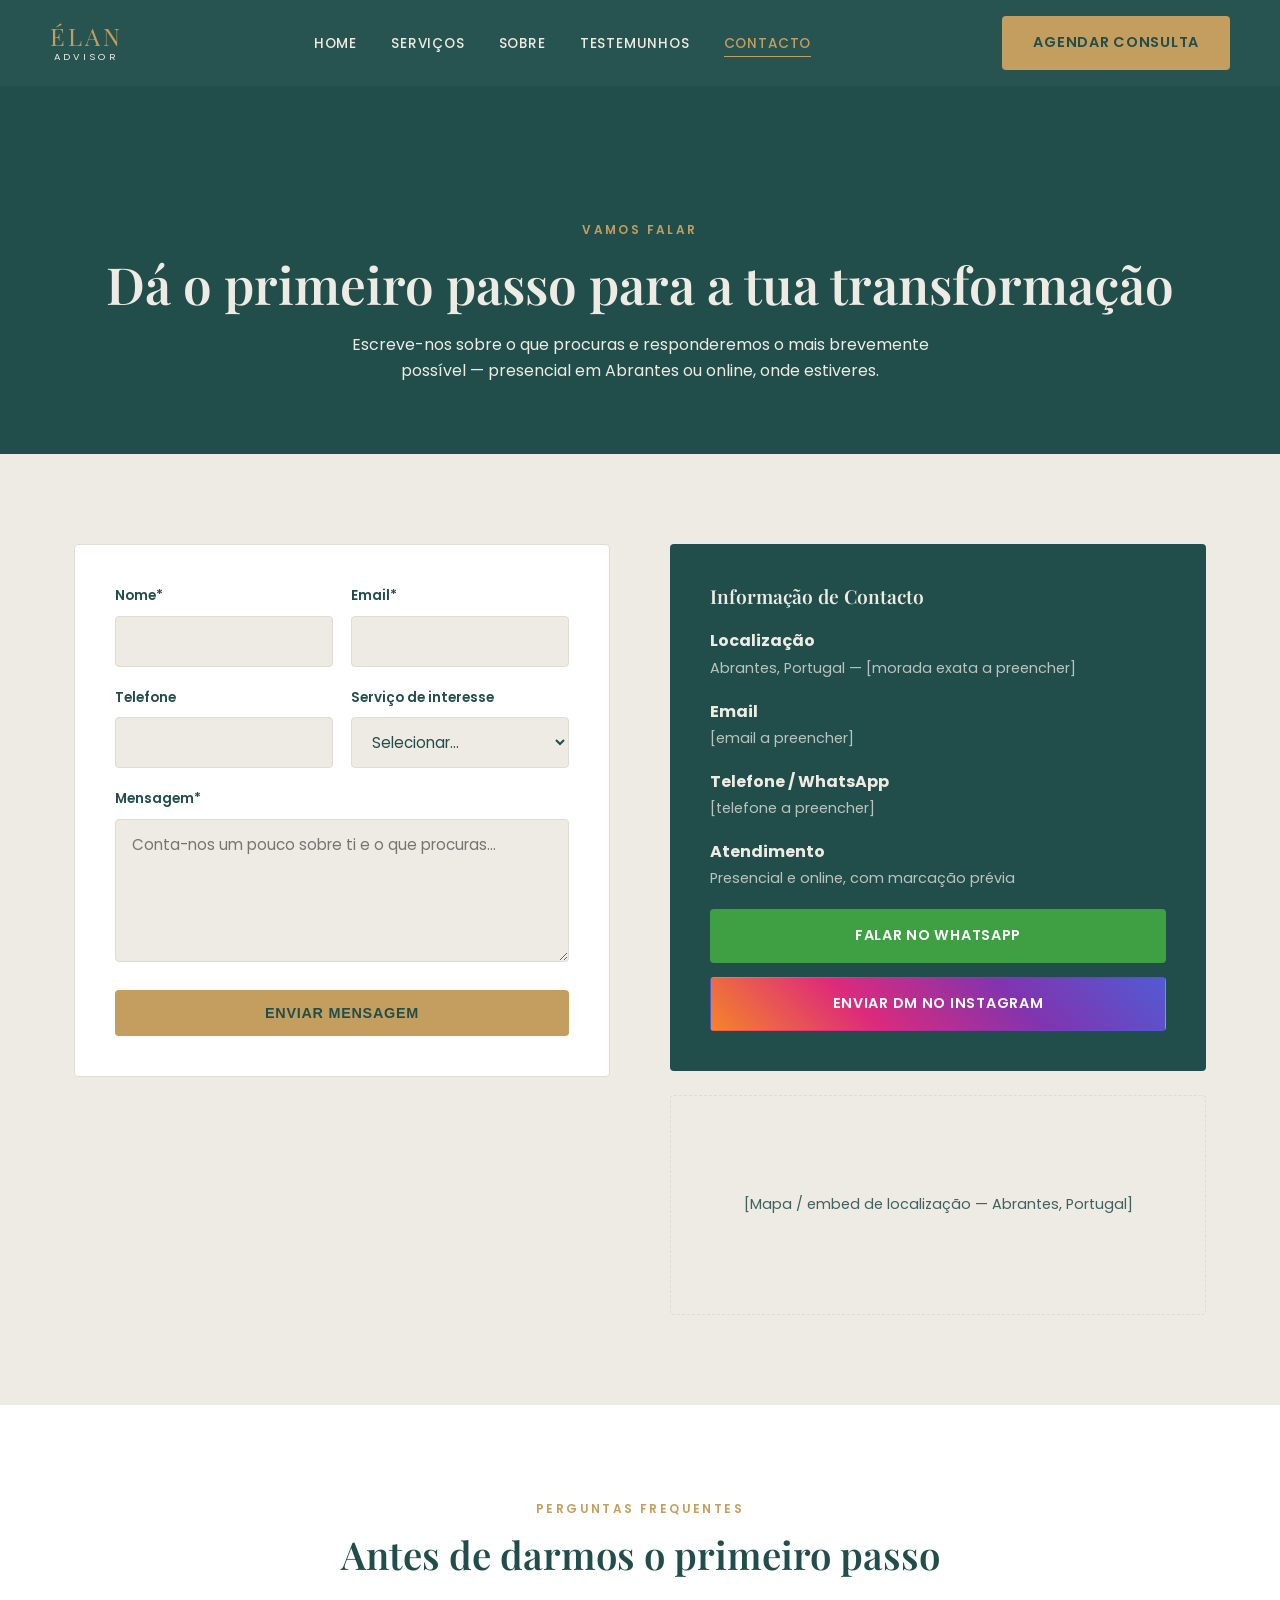
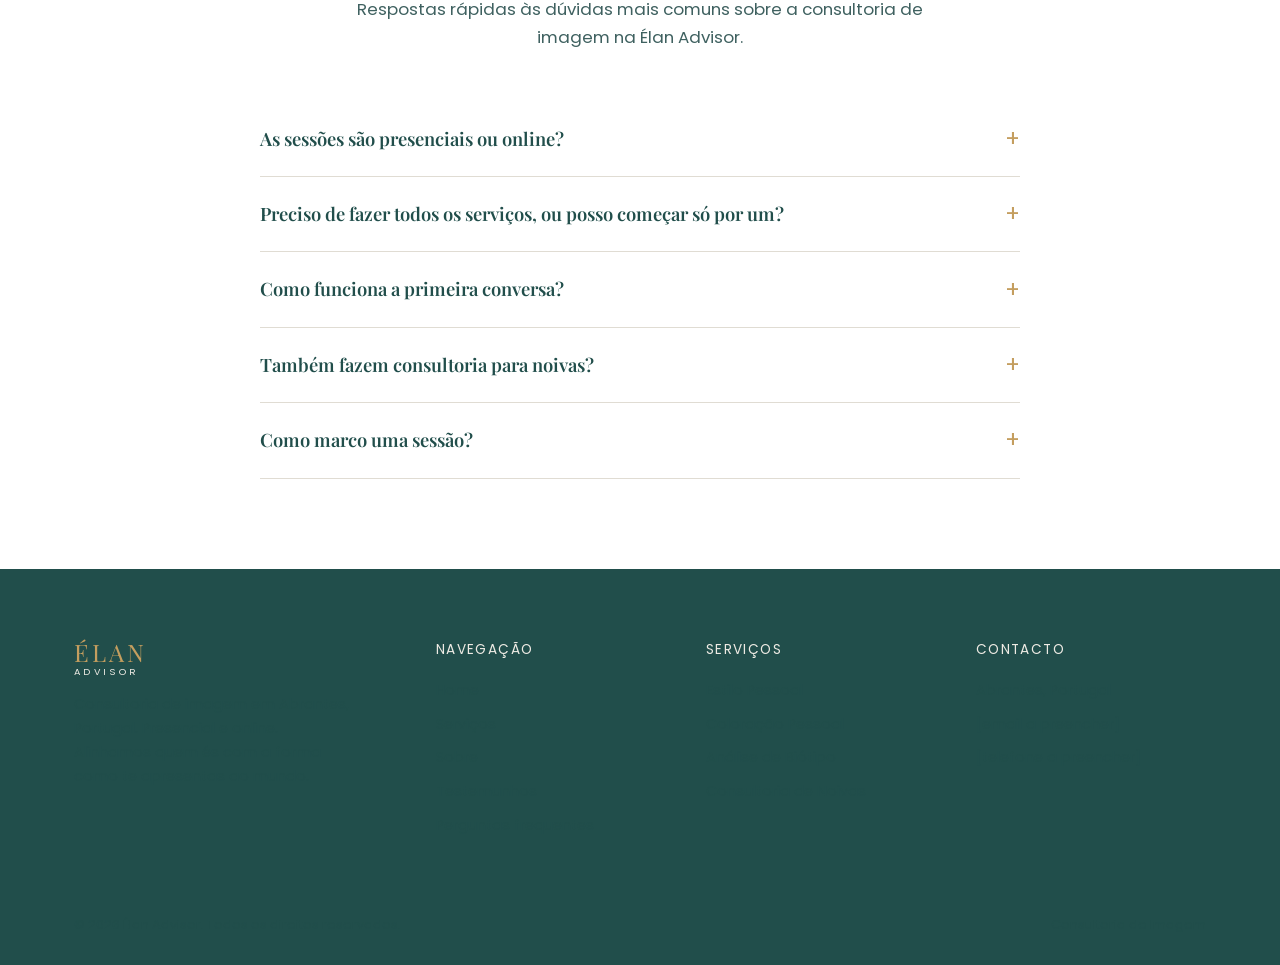
==== commit b648e1b1: "cores, icones, footer" ====
--- a/contacto.html
+++ b/contacto.html
@@ -119,28 +119,24 @@
             <div class="contact-info-card reveal">
               <h3>Informação de Contacto</h3>
               <div class="contact-info-row">
-                <span class="icon">📍</span>
                 <div>
                   <strong>Localização</strong>
                   <p>Abrantes, Portugal — [morada exata a preencher]</p>
                 </div>
               </div>
               <div class="contact-info-row">
-                <span class="icon">✉️</span>
                 <div>
                   <strong>Email</strong>
                   <p>[email a preencher]</p>
                 </div>
               </div>
               <div class="contact-info-row">
-                <span class="icon">📞</span>
                 <div>
                   <strong>Telefone / WhatsApp</strong>
                   <p>[telefone a preencher]</p>
                 </div>
               </div>
               <div class="contact-info-row">
-                <span class="icon">🕒</span>
                 <div>
                   <strong>Atendimento</strong>
                   <p>Presencial e online, com marcação prévia</p>
@@ -216,8 +212,8 @@
           </a>
           <p>Consultoria de imagem em Abrantes, Portugal. Presencial e online. Alinhamos quem és com a forma como te apresentas ao mundo.</p>
           <div class="footer-social">
-            <a href="https://www.instagram.com/elan_imagem/" target="_blank" rel="noopener" aria-label="Instagram">IG</a>
-            <a href="https://wa.me/351000000000" target="_blank" rel="noopener" aria-label="WhatsApp">WA</a>
+            <a href="https://www.instagram.com/elan_imagem/" target="_blank" rel="noopener" aria-label="Instagram"><img src="images/instalogo.png" alt=""></a>
+            <a href="https://wa.me/351000000000" target="_blank" rel="noopener" aria-label="WhatsApp"><img src="images/WhatsApplogo.png" alt=""></a>
           </div>
         </div>
         <div>
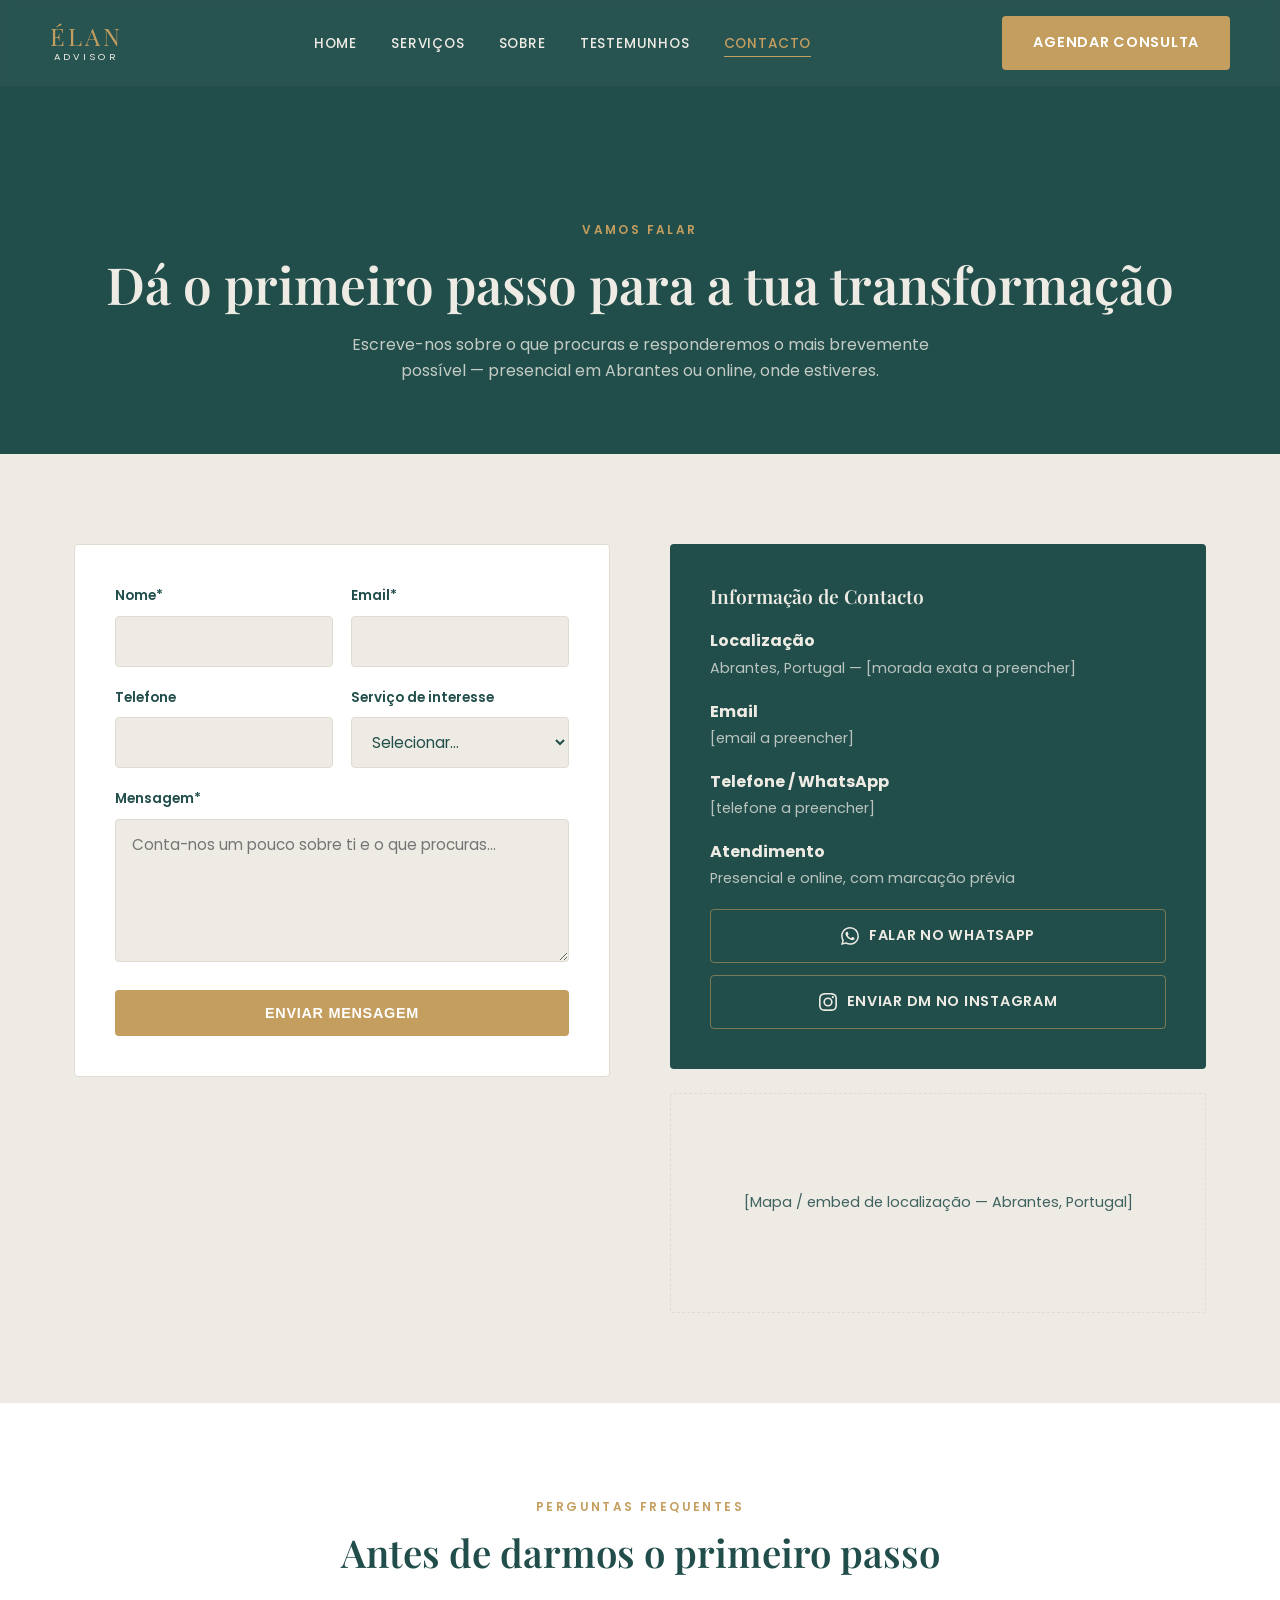
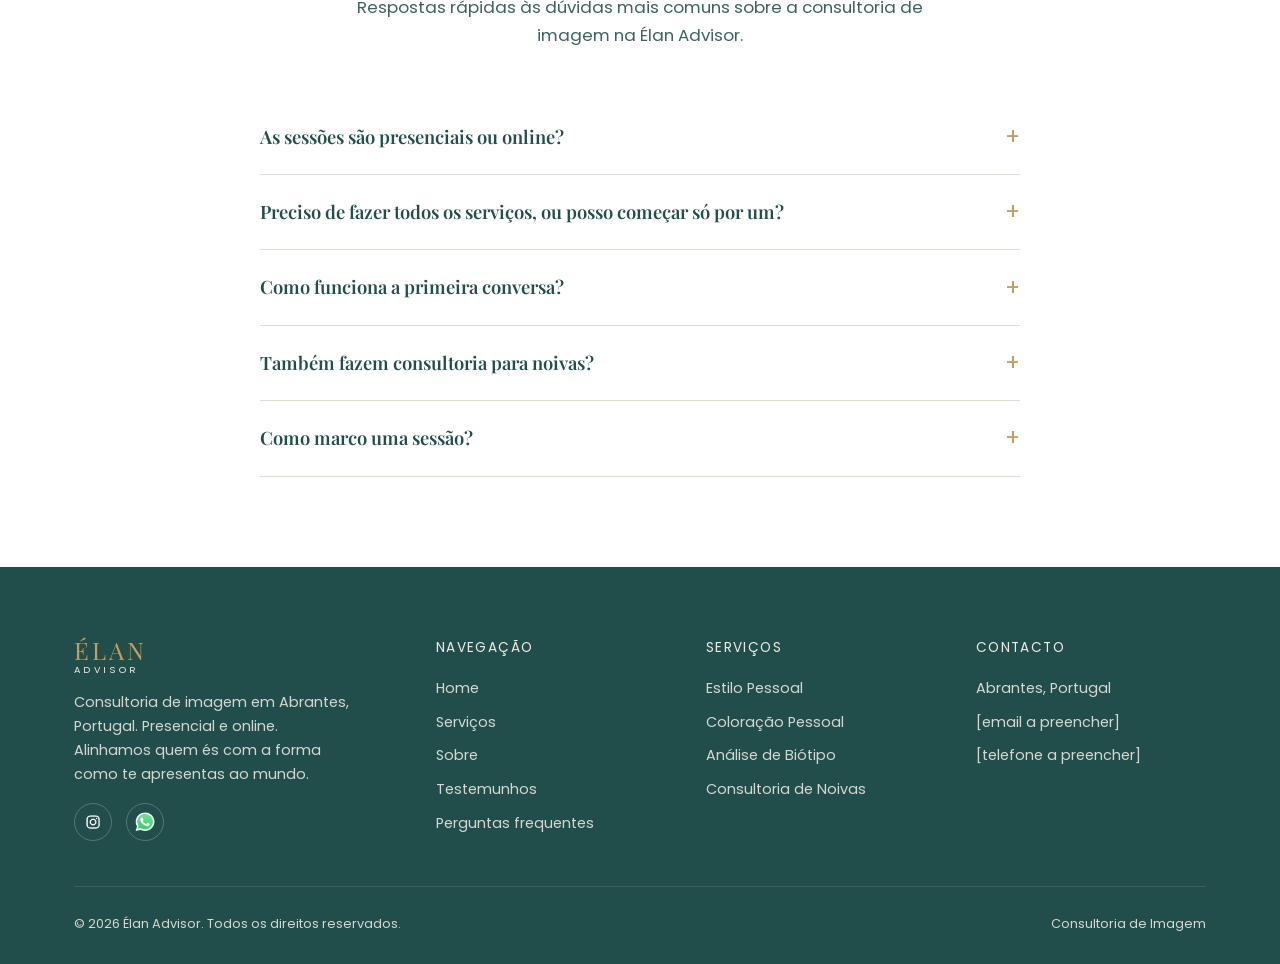
==== commit 1437d9cd: "animacao, rita, hero, emojis" ====
--- a/contacto.html
+++ b/contacto.html
@@ -54,7 +54,7 @@
 
           <div>
             <div class="form-success" id="formSuccess">
-              Obrigado pela tua mensagem! Entraremos em contacto brevemente. 💛
+              Obrigado pela tua mensagem! Entraremos em contacto brevemente.
             </div>
 
             <form
@@ -144,8 +144,14 @@
               </div>
 
               <div class="contact-quick-actions">
-                <a href="https://wa.me/351000000000" target="_blank" rel="noopener" class="btn btn-whatsapp btn-block">Falar no WhatsApp</a>
-                <a href="https://www.instagram.com/elan_imagem/" target="_blank" rel="noopener" class="btn btn-instagram btn-block">Enviar DM no Instagram</a>
+                <a href="https://wa.me/351000000000" target="_blank" rel="noopener" class="btn btn-block">
+                  <svg viewBox="0 0 24 24" aria-hidden="true" focusable="false"><path d="M17.472 14.382c-.297-.149-1.758-.867-2.03-.967-.273-.099-.471-.148-.67.15-.197.297-.767.966-.94 1.164-.173.199-.347.223-.644.075-.297-.15-1.255-.463-2.39-1.475-.883-.788-1.48-1.761-1.653-2.059-.173-.297-.018-.458.13-.606.134-.133.298-.347.446-.52.149-.174.198-.298.298-.497.099-.198.05-.371-.025-.52-.075-.149-.669-1.612-.916-2.207-.242-.579-.487-.5-.669-.51-.173-.008-.371-.01-.57-.01-.198 0-.52.074-.792.372-.272.297-1.04 1.016-1.04 2.479 0 1.462 1.065 2.875 1.213 3.074.149.198 2.096 3.2 5.077 4.487.709.306 1.262.489 1.694.625.712.227 1.36.195 1.871.118.571-.085 1.758-.719 2.006-1.413.248-.694.248-1.289.173-1.413-.074-.124-.272-.198-.57-.347m-5.421 7.403h-.004a9.87 9.87 0 01-5.031-1.378l-.361-.214-3.741.982.998-3.648-.235-.374a9.86 9.86 0 01-1.51-5.26c.001-5.45 4.436-9.884 9.888-9.884 2.64 0 5.122 1.03 6.988 2.898a9.825 9.825 0 012.893 6.994c-.003 5.45-4.435 9.884-9.885 9.884m8.413-18.297A11.815 11.815 0 0012.05 0C5.495 0 .16 5.335.157 11.892c0 2.096.547 4.142 1.588 5.945L.057 24l6.305-1.654a11.882 11.882 0 005.683 1.448h.005c6.554 0 11.89-5.335 11.893-11.893a11.821 11.821 0 00-3.48-8.413z"/></svg>
+                  Falar no WhatsApp
+                </a>
+                <a href="https://www.instagram.com/elan_imagem/" target="_blank" rel="noopener" class="btn btn-block">
+                  <svg viewBox="0 0 24 24" aria-hidden="true" focusable="false"><path d="M12 2.163c3.204 0 3.584.012 4.85.07 3.252.148 4.771 1.691 4.919 4.919.058 1.265.069 1.645.069 4.849 0 3.205-.012 3.584-.069 4.849-.149 3.225-1.664 4.771-4.919 4.919-1.266.058-1.644.07-4.85.07-3.204 0-3.584-.012-4.849-.07-3.26-.149-4.771-1.699-4.919-4.92-.058-1.265-.07-1.644-.07-4.849 0-3.204.013-3.583.07-4.849.149-3.227 1.664-4.771 4.919-4.919 1.266-.057 1.645-.069 4.849-.069zM12 0C8.741 0 8.333.014 7.053.072 2.695.272.273 2.69.073 7.052.014 8.333 0 8.741 0 12c0 3.259.014 3.668.072 4.948.2 4.358 2.618 6.78 6.98 6.98C8.333 23.986 8.741 24 12 24c3.259 0 3.668-.014 4.948-.072 4.354-.2 6.782-2.618 6.979-6.98.059-1.28.073-1.689.073-4.948 0-3.259-.014-3.667-.072-4.947-.196-4.354-2.617-6.78-6.979-6.98C15.668.014 15.259 0 12 0zm0 5.838a6.162 6.162 0 100 12.324 6.162 6.162 0 000-12.324zM12 16a4 4 0 110-8 4 4 0 010 8zm6.406-11.845a1.44 1.44 0 100 2.881 1.44 1.44 0 000-2.881z"/></svg>
+                  Enviar DM no Instagram
+                </a>
               </div>
             </div>
 
--- a/css/style.css
+++ b/css/style.css
@@ -31,6 +31,7 @@
 html {
   scroll-behavior: smooth;
   -webkit-text-size-adjust: 100%;
+  overflow-x: clip;
 }
 
 body {
@@ -38,7 +39,8 @@
   color: var(--color-text);
   background-color: var(--color-white);
   line-height: 1.65;
-  overflow-x: hidden;
+  overflow-x: clip;
+  max-width: 100%;
 }
 
 img {
@@ -96,7 +98,7 @@
 }
 
 .section-subtitle.on-dark {
-  color: rgba(238, 235, 228), 0.8);
+  color: rgba(238, 235, 228, 0.92);
 }
 
 /* ---------- Buttons ---------- */
@@ -118,7 +120,13 @@
 
 .btn-primary {
   background-color: var(--color-gold);
-  color: var(--color-dark-green);
+  color: var(--color-white);
+}
+
+.btn-primary:hover,
+.btn-primary:visited,
+.btn-primary:focus {
+  color: var(--color-white);
 }
 
 .btn-primary:hover {
@@ -187,7 +195,16 @@
   top: 0;
   z-index: 1000;
   background-color: rgba(33, 78, 75, 0.97);
+}
+
+.site-header::before {
+  content: "";
+  position: absolute;
+  inset: 0;
+  z-index: -1;
+  pointer-events: none;
   backdrop-filter: blur(6px);
+  -webkit-backdrop-filter: blur(6px);
 }
 
 .header-inner {
@@ -308,22 +325,32 @@
     display: flex;
   }
 
+  .site-header nav:not(:has(.nav-list)) {
+    display: none;
+  }
+
   .nav-list {
     position: fixed;
     top: 0;
     right: 0;
+    left: auto;
     height: 100dvh;
     width: min(300px, 86vw);
+    max-width: 86vw;
+    margin: 0;
     background-color: var(--color-dark-green);
     flex-direction: column;
     align-items: flex-start;
     padding: 88px 28px 40px;
     gap: 8px;
     transform: translateX(100%);
-    transition: transform var(--transition);
+    transition: transform var(--transition), visibility var(--transition);
     box-shadow: -4px 0 24px rgba(0, 0, 0, 0.3);
     z-index: 999;
     overflow-y: auto;
+    overflow-x: hidden;
+    visibility: hidden;
+    pointer-events: none;
   }
 
   .nav-list a {
@@ -335,6 +362,8 @@
 
   .nav-list.open {
     transform: translateX(0);
+    visibility: visible;
+    pointer-events: auto;
   }
 
   .nav-toggle.open span:nth-child(1) {
@@ -380,8 +409,8 @@
   position: relative;
   z-index: 2;
   max-width: 720px;
-  padding: 140px 24px 100px;
-  margin: 0 auto;
+  padding: 24px 24px 80px;
+  margin: -40px auto 0;
   text-align: center;
 }
 
@@ -407,7 +436,7 @@
 
 .hero-text {
   font-size: 1.1rem;
-  color: rgba(238, 235, 228), 0.85);
+  color: rgba(238, 235, 228, 0.85);
   margin-bottom: 36px;
 }
 
@@ -439,7 +468,7 @@
 .page-hero p {
   max-width: 620px;
   margin: 0 auto;
-  color: rgba(238, 235, 228), 0.8);
+  color: rgba(238, 235, 228, 0.8);
 }
 
 /* ---------- Generic sections ---------- */
@@ -453,6 +482,10 @@
 
 .section-dark {
   background-color: var(--color-dark-green);
+}
+
+.section-dark .split-text p {
+  color: rgba(238, 235, 228, 0.92);
 }
 
 .section-header {
@@ -525,12 +558,6 @@
   box-shadow: 0 18px 40px rgba(33, 78, 75, 0.12);
 }
 
-.pillar-icon {
-  font-size: 2.2rem;
-  margin-bottom: 18px;
-  display: block;
-}
-
 .pillar-card h3 {
   font-size: 1.15rem;
   color: var(--color-dark-green);
@@ -586,10 +613,14 @@
 }
 
 .split-text ul li::before {
-  content: "✦";
+  content: "";
   position: absolute;
   left: 0;
-  color: var(--color-gold);
+  top: 0.55em;
+  width: 6px;
+  height: 6px;
+  border-radius: 50%;
+  background: var(--color-gold);
 }
 
 @media (max-width: 860px) {
@@ -746,7 +777,7 @@
 }
 
 .highlight-banner p {
-  color: rgba(238, 235, 228), 0.82);
+  color: rgba(238, 235, 228, 0.82);
   margin-bottom: 24px;
 }
 
@@ -758,7 +789,7 @@
   padding-left: 24px;
   position: relative;
   margin-bottom: 10px;
-  color: rgba(238, 235, 228), 0.85);
+  color: rgba(238, 235, 228, 0.85);
 }
 
 .highlight-list li::before {
@@ -1068,7 +1099,30 @@
 .contact-quick-actions {
   display: flex;
   flex-direction: column;
-  gap: 14px;
+  gap: 12px;
+  margin-top: 8px;
+}
+
+.contact-quick-actions .btn {
+  background: transparent;
+  border-color: rgba(196, 158, 95, 0.55);
+  color: var(--color-cream);
+  gap: 10px;
+}
+
+.contact-quick-actions .btn svg {
+  width: 18px;
+  height: 18px;
+  flex-shrink: 0;
+  fill: currentColor;
+}
+
+.contact-quick-actions .btn:hover,
+.contact-quick-actions .btn:focus-visible {
+  background-color: var(--color-gold);
+  border-color: var(--color-gold);
+  color: var(--color-dark-green);
+  transform: translateY(-2px);
 }
 
 .map-placeholder {
@@ -1095,7 +1149,7 @@
 /* ---------- Footer ---------- */
 .site-footer {
   background-color: var(--color-dark-green);
-  color: rgba(238, 235, 228), 0.75);
+  color: rgba(238, 235, 228, 0.88);
   padding: 70px 0 30px;
 }
 
@@ -1104,7 +1158,7 @@
   grid-template-columns: 1.4fr 1fr 1fr 1fr;
   gap: 40px;
   padding-bottom: 40px;
-  border-bottom: 1px solid rgba(238, 235, 228), 0.12);
+  border-bottom: 1px solid rgba(238, 235, 228, 0.12);
 }
 
 .footer-brand .logo-main {
@@ -1143,18 +1197,26 @@
 .footer-social a {
   width: 38px;
   height: 38px;
-  border: 1px solid rgba(238, 235, 228), 0.25);
+  border: 1px solid rgba(238, 235, 228, 0.25);
   border-radius: 50%;
   display: flex;
   align-items: center;
   justify-content: center;
+  overflow: hidden;
   transition: all var(--transition);
+}
+
+.footer-social img {
+  width: 22px;
+  height: 22px;
+  object-fit: contain;
+  display: block;
+  mix-blend-mode: screen;
 }
 
 .footer-social a:hover {
   background-color: var(--color-gold);
   border-color: var(--color-gold);
-  color: var(--color-dark-green);
 }
 
 .footer-bottom {
@@ -1190,6 +1252,95 @@
   transform: translateY(0);
 }
 
+/* ---------- Page-load intro ---------- */
+@keyframes introFadeUp {
+  from {
+    opacity: 0;
+    transform: translateY(28px);
+  }
+  to {
+    opacity: 1;
+    transform: translateY(0);
+  }
+}
+
+@keyframes introHeroImage {
+  from {
+    opacity: 0;
+    transform: scale(1.1);
+  }
+  to {
+    opacity: 0.45;
+    transform: scale(1);
+  }
+}
+
+@keyframes introFade {
+  from { opacity: 0; }
+  to { opacity: 1; }
+}
+
+.header-inner {
+  animation: introFade 1.2s ease both;
+}
+
+.hero-bg {
+  animation: introHeroImage 1.8s cubic-bezier(0.22, 1, 0.36, 1) both;
+}
+
+.hero-overlay {
+  animation: introFade 1.85s ease both;
+}
+
+.hero-eyebrow {
+  animation: introFadeUp 0.95s cubic-bezier(0.22, 1, 0.36, 1) 0.28s both;
+}
+
+.hero-title {
+  animation: introFadeUp 1s cubic-bezier(0.22, 1, 0.36, 1) 0.42s both;
+}
+
+.hero-text {
+  animation: introFadeUp 0.95s cubic-bezier(0.22, 1, 0.36, 1) 0.58s both;
+}
+
+.hero-actions {
+  animation: introFadeUp 0.9s cubic-bezier(0.22, 1, 0.36, 1) 0.74s both;
+}
+
+.page-hero .section-label {
+  animation: introFadeUp 0.85s cubic-bezier(0.22, 1, 0.36, 1) 0.12s both;
+}
+
+.page-hero h1 {
+  animation: introFadeUp 0.95s cubic-bezier(0.22, 1, 0.36, 1) 0.24s both;
+}
+
+.page-hero p {
+  animation: introFadeUp 0.9s cubic-bezier(0.22, 1, 0.36, 1) 0.38s both;
+}
+
+@media (prefers-reduced-motion: reduce) {
+  .reveal {
+    opacity: 1;
+    transform: none;
+    transition: none;
+  }
+
+  .header-inner,
+  .hero-bg,
+  .hero-overlay,
+  .hero-eyebrow,
+  .hero-title,
+  .hero-text,
+  .hero-actions,
+  .page-hero .section-label,
+  .page-hero h1,
+  .page-hero p {
+    animation: none;
+  }
+}
+
 /* ---------- Placeholder note badge (dev only) ---------- */
 .placeholder-note {
   font-size: 0.7rem;
@@ -1240,7 +1391,8 @@
   }
 
   .hero-content {
-    padding: 110px 18px 48px;
+    padding: 28px 18px 48px;
+    margin: 0 auto;
     text-align: left;
     max-width: 100%;
   }
@@ -1529,22 +1681,31 @@
   .mobile-cta {
     display: flex;
     position: fixed;
-    bottom: 0;
     left: 0;
     right: 0;
+    bottom: max(12px, env(safe-area-inset-bottom));
+    width: min(92vw, 400px);
+    max-width: calc(100vw - 24px);
+    margin-inline: auto;
     z-index: 990;
-    gap: 10px;
-    padding: 12px 16px calc(12px + env(safe-area-inset-bottom));
+    gap: clamp(6px, 1.8vw, 10px);
+    padding: clamp(6px, 1.6vw, 10px);
     background-color: rgba(33, 78, 75, 0.97);
     box-shadow: 0 -6px 24px rgba(0, 0, 0, 0.22);
+    border-radius: var(--radius);
   }
 
   .mobile-cta .btn {
-    flex: 1;
-    width: auto;
+    flex: 1 1 0;
+    min-width: 0;
+    width: 50%;
     max-width: none;
-    padding: 13px 12px;
-    font-size: 0.78rem;
+    padding: clamp(10px, 2.4vw, 13px) clamp(4px, 1.8vw, 10px);
+    font-size: clamp(0.55rem, 2.6vw, 0.75rem);
+    letter-spacing: 0.03em;
+    white-space: nowrap;
+    overflow: hidden;
+    text-overflow: ellipsis;
   }
 
   body.has-mobile-cta {
